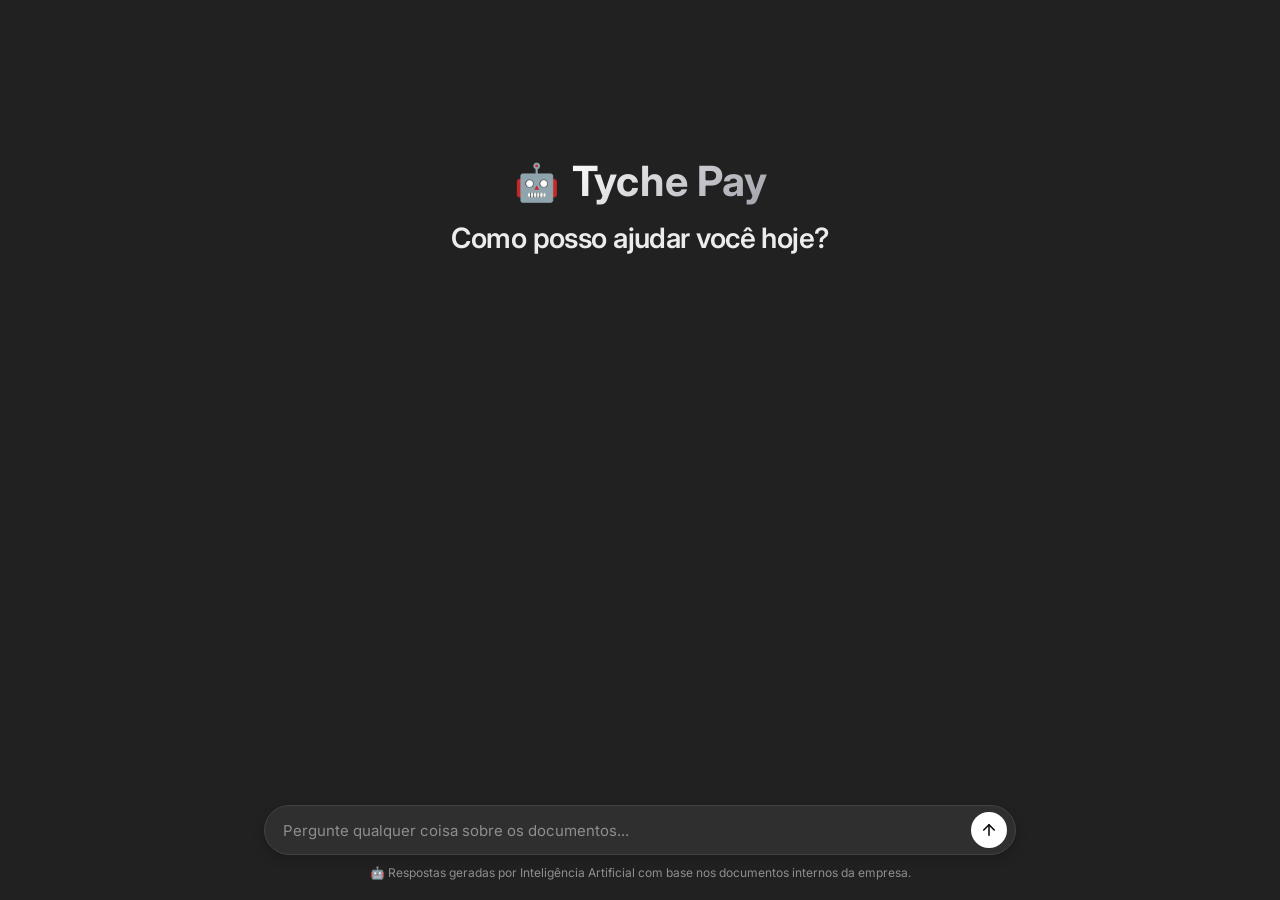
==== static/index.html @ 8e0e3663 "Interface e ajuste de resposta do agente" ====
<!DOCTYPE html>
<html lang="pt-BR">

<head>
    <meta charset="UTF-8">
    <meta name="viewport" content="width=device-width, initial-scale=1.0">
    <title>Tyche Pay — Assistente Virtual</title>
    <link rel="preconnect" href="https://fonts.googleapis.com">
    <link rel="preconnect" href="https://fonts.gstatic.com" crossorigin>
    <link href="https://fonts.googleapis.com/css2?family=Inter:wght@400;500;600;700&display=swap" rel="stylesheet">
    <link rel="stylesheet" href="/static/style.css">
</head>

<body>
    <!-- Estado 'novo-chat' ativado por padrão -->
    <div id="chat-wrapper" class="chat-wrapper novo-chat">

        <header class="chat-header">
            <div class="logo-area">
                <div class="sparkle-icon">🤖</div>
                <h1>Tyche Pay</h1>
            </div>
            <div class="welcome-text">
                <h2>Como posso ajudar você hoje?</h2>
            </div>
        </header>

        <main id="historico" class="historico"></main>

        <footer class="input-container">
            <form id="form-pergunta" class="form-pergunta">
                <input type="text" id="input-pergunta" placeholder="Pergunte qualquer coisa sobre os documentos..."
                    autocomplete="off" required />
                <button type="submit" aria-label="Enviar">
                    <svg width="18" height="18" viewBox="0 0 24 24" fill="none" stroke="currentColor" stroke-width="2"
                        stroke-linecap="round" stroke-linejoin="round">
                        <line x1="12" y1="19" x2="12" y2="5"></line>
                        <polyline points="5 12 12 5 19 12"></polyline>
                    </svg>
                </button>
            </form>
            <p class="disclaimer">
                🤖 Respostas geradas por Inteligência Artificial com base nos documentos internos da empresa.
            </p>
        </footer>

    </div>

    <script src="/static/main.js"></script>
</body>

</html>
---- static/style.css ----
* {
    box-sizing: border-box;
    font-family: 'Inter', -apple-system, BlinkMacSystemFont, "Segoe UI", Roboto, sans-serif;
    margin: 0;
    padding: 0;
}

body {
    background-color: #212121;
    color: #ececec;
    height: 100vh;
    display: flex;
    justify-content: center;
    overflow: hidden;
}

.chat-wrapper {
    width: 100%;
    max-width: 800px;
    height: 100vh;
    display: flex;
    flex-direction: column;
    position: relative;
}

/* Header com Animação Smooth */
.chat-header {
    padding: 16px 24px;
    display: flex;
    flex-direction: column;
    align-items: flex-start;
    background: #212121;
    z-index: 10;
    transition: all 0.5s cubic-bezier(0.16, 1, 0.3, 1);
}

.logo-area {
    display: flex;
    align-items: center;
    gap: 10px;
    transition: all 0.5s cubic-bezier(0.16, 1, 0.3, 1);
}

.sparkle-icon {
    font-size: 20px;
    transition: all 0.5s ease;
}

.chat-header h1 {
    font-size: 16px;
    font-weight: 600;
    color: #f3f3f3;
    transition: all 0.5s cubic-bezier(0.16, 1, 0.3, 1);
}

.welcome-text {
    opacity: 0;
    max-height: 0;
    overflow: hidden;
    transition: all 0.4s ease;
}

.welcome-text h2 {
    font-size: 28px;
    font-weight: 600;
    color: #ececec;
    letter-spacing: -0.02em;
}

/* ESTADO INICIAL (NOVO CHAT): Nome grande e centralizado no meio */
.chat-wrapper.novo-chat .chat-header {
    padding-top: 18vh;
    align-items: center;
    text-align: center;
}

.chat-wrapper.novo-chat .logo-area {
    transform: scale(1.3);
    margin-bottom: 12px;
}

.chat-wrapper.novo-chat .sparkle-icon {
    font-size: 28px;
}

.chat-wrapper.novo-chat .chat-header h1 {
    font-size: 32px;
    font-weight: 700;
    background: linear-gradient(135deg, #ffffff 0%, #a1a1aa 100%);
    -webkit-background-clip: text; /* Versão prefixada */
    background-clip: text;         /* Versão padrão (adicione esta linha) */
    -webkit-text-fill-color: transparent;
}

.chat-wrapper.novo-chat .welcome-text {
    opacity: 1;
    max-height: 50px;
    margin-top: 8px;
}

/* Histórico de Mensagens */
.historico {
    flex: 1;
    overflow-y: auto;
    padding: 20px 24px 140px 24px;
    display: flex;
    flex-direction: column;
    gap: 28px;
    scroll-behavior: smooth;
}

.mensagem {
    display: flex;
    flex-direction: column;
    max-width: 100%;
    font-size: 15px;
    line-height: 1.6;
    animation: fadeIn 0.3s ease-out;
}

@keyframes fadeIn {
    from { opacity: 0; transform: translateY(6px); }
    to { opacity: 1; transform: translateY(0); }
}

.mensagem.usuario {
    align-self: flex-end;
    background: #2f2f2f;
    color: #f3f3f3;
    padding: 12px 18px;
    border-radius: 20px;
    max-width: 85%;
}

.mensagem.agente {
    align-self: flex-start;
    color: #ececec;
    padding: 0;
    width: 100%;
}

.fontes {
    margin-top: 12px;
    font-size: 13px;
    color: #b4b4b4;
    background: #2f2f2f;
    padding: 12px 16px;
    border-radius: 12px;
    border: 1px solid #3e3e3e;
}

.fontes strong {
    color: #e3e3e3;
}

.fontes ul {
    margin: 6px 0 0 0;
    padding-left: 18px;
}

/* Feedback */
.feedback {
    margin-top: 10px;
    display: flex;
    gap: 6px;
}

.feedback button {
    background: transparent;
    border: 1px solid #3e3e3e;
    color: #b4b4b4;
    border-radius: 8px;
    padding: 6px 10px;
    cursor: pointer;
    font-size: 12px;
    transition: all 0.2s;
}

.feedback button:hover:not(:disabled) {
    background: #2f2f2f;
    color: #ffffff;
}

.feedback button.selecionado {
    background: #3e3e3e;
    color: #60a5fa;
    border-color: #60a5fa;
}

.carregando {
    align-self: flex-start;
    font-size: 14px;
    color: #9b9b9b;
    display: flex;
    align-items: center;
    gap: 8px;
}

/* Input Flutuante */
.input-container {
    position: absolute;
    bottom: 0;
    left: 0;
    right: 0;
    padding: 12px 24px 20px 24px;
    background: linear-gradient(180deg, rgba(33,33,33,0) 0%, #212121 40%);
}

.form-pergunta {
    background: #2f2f2f;
    border: 1px solid #424242;
    border-radius: 28px;
    display: flex;
    align-items: center;
    padding: 6px 8px 6px 18px;
    box-shadow: 0 4px 12px rgba(0,0,0,0.2);
    transition: border-color 0.2s;
}

.form-pergunta:focus-within {
    border-color: #666666;
}

.form-pergunta input {
    flex: 1;
    background: transparent;
    border: none;
    color: #ffffff;
    font-size: 15px;
    outline: none;
}

.form-pergunta input::placeholder {
    color: #8e8e8e;
}

.form-pergunta button {
    background: #ffffff;
    color: #000000;
    border: none;
    border-radius: 50%;
    width: 36px;
    height: 36px;
    display: flex;
    align-items: center;
    justify-content: center;
    cursor: pointer;
    transition: opacity 0.2s;
}

.form-pergunta button:hover {
    opacity: 0.85;
}

.disclaimer {
    font-size: 12px;
    color: #8e8e8e;
    text-align: center;
    margin-top: 10px;
}
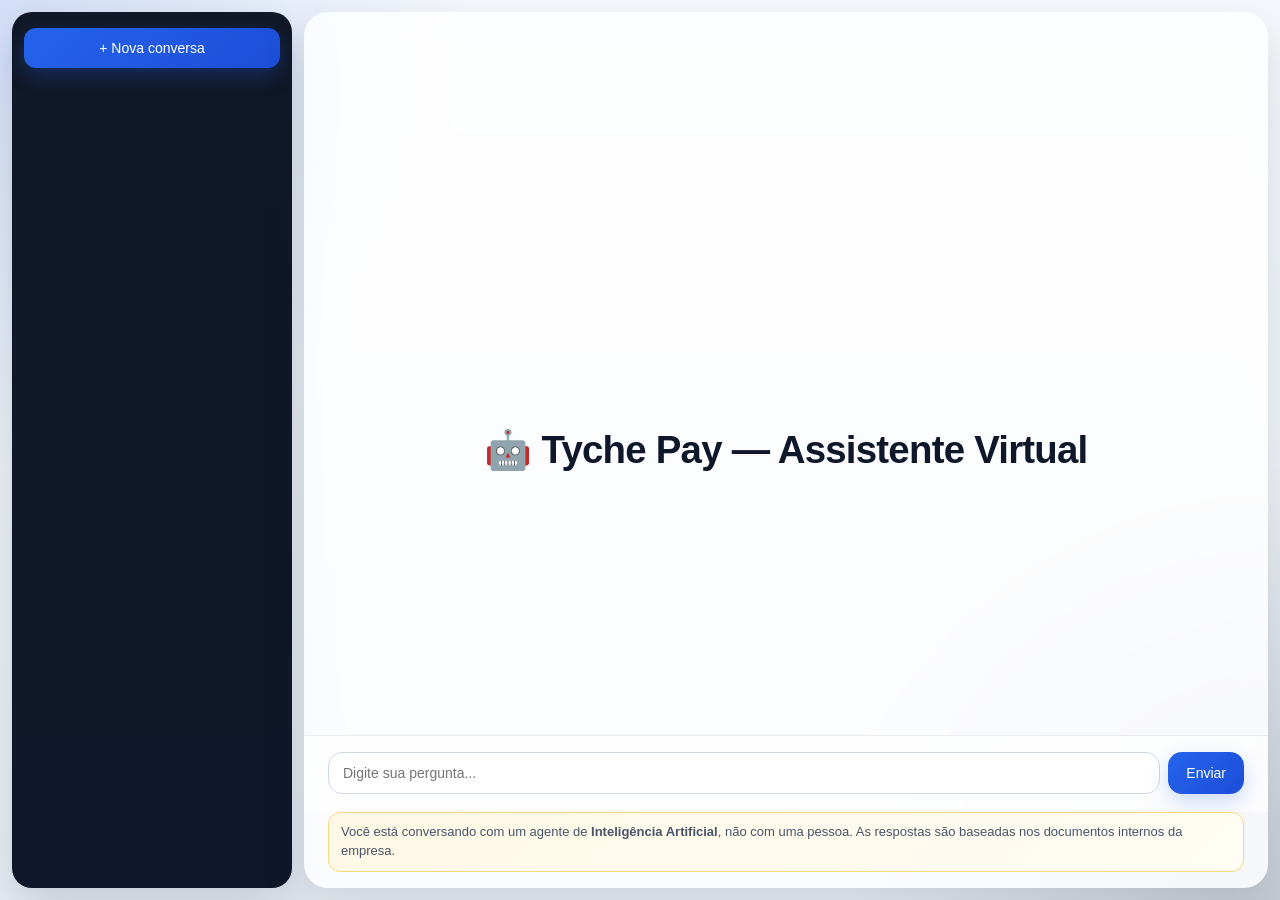
==== commit e30860d0: "Adicionei historico de conversa simples na interface, atualizei READEME e requeriments" ====
--- a/static/index.html
+++ b/static/index.html
@@ -5,45 +5,34 @@
     <meta charset="UTF-8">
     <meta name="viewport" content="width=device-width, initial-scale=1.0">
     <title>Tyche Pay — Assistente Virtual</title>
-    <link rel="preconnect" href="https://fonts.googleapis.com">
-    <link rel="preconnect" href="https://fonts.gstatic.com" crossorigin>
-    <link href="https://fonts.googleapis.com/css2?family=Inter:wght@400;500;600;700&display=swap" rel="stylesheet">
     <link rel="stylesheet" href="/static/style.css">
 </head>
 
 <body>
-    <!-- Estado 'novo-chat' ativado por padrão -->
-    <div id="chat-wrapper" class="chat-wrapper novo-chat">
+    <div class="app-layout">
+        <aside class="sidebar">
+            <button id="btn-nova-conversa" class="btn-nova-conversa">+ Nova conversa</button>
+            <div id="lista-conversas" class="lista-conversas"></div>
+        </aside>
 
-        <header class="chat-header">
-            <div class="logo-area">
-                <div class="sparkle-icon">🤖</div>
-                <h1>Tyche Pay</h1>
-            </div>
-            <div class="welcome-text">
-                <h2>Como posso ajudar você hoje?</h2>
-            </div>
-        </header>
+        <main class="chat-wrapper">
+            <header class="chat-header">
+                <h1>🤖 Tyche Pay — Assistente Virtual</h1>
+            </header>
 
-        <main id="historico" class="historico"></main>
+            <div id="historico" class="historico"></div>
 
-        <footer class="input-container">
             <form id="form-pergunta" class="form-pergunta">
-                <input type="text" id="input-pergunta" placeholder="Pergunte qualquer coisa sobre os documentos..."
-                    autocomplete="off" required />
-                <button type="submit" aria-label="Enviar">
-                    <svg width="18" height="18" viewBox="0 0 24 24" fill="none" stroke="currentColor" stroke-width="2"
-                        stroke-linecap="round" stroke-linejoin="round">
-                        <line x1="12" y1="19" x2="12" y2="5"></line>
-                        <polyline points="5 12 12 5 19 12"></polyline>
-                    </svg>
-                </button>
+                <input type="text" id="input-pergunta" placeholder="Digite sua pergunta..." autocomplete="off"
+                    required />
+                <button type="submit">Enviar</button>
             </form>
-            <p class="disclaimer">
-                🤖 Respostas geradas por Inteligência Artificial com base nos documentos internos da empresa.
+
+            <p class="disclaimer disclaimer-rodape">
+                Você está conversando com um agente de <strong>Inteligência Artificial</strong>,
+                não com uma pessoa. As respostas são baseadas nos documentos internos da empresa.
             </p>
-        </footer>
-
+        </main>
     </div>
 
     <script src="/static/main.js"></script>
--- a/static/style.css
+++ b/static/style.css
@@ -1,260 +1,336 @@
 * {
     box-sizing: border-box;
-    font-family: 'Inter', -apple-system, BlinkMacSystemFont, "Segoe UI", Roboto, sans-serif;
+    font-family: Inter, "Segoe UI", Roboto, Arial, sans-serif;
     margin: 0;
     padding: 0;
 }
 
 body {
-    background-color: #212121;
-    color: #ececec;
-    height: 100vh;
-    display: flex;
-    justify-content: center;
+    min-height: 100vh;
     overflow: hidden;
-}
+    background:
+        radial-gradient(circle at top left, rgba(37, 99, 235, 0.16), transparent 30%),
+        radial-gradient(circle at bottom right, rgba(15, 23, 42, 0.16), transparent 28%),
+        linear-gradient(180deg, #f4f7fb 0%, #e9eef5 100%);
+    color: #0f172a;
+    padding: 12px;
+}
+
+.app-layout {
+    display: flex;
+    height: calc(100vh - 24px);
+    gap: 12px;
+}
+
+/* ---------- Sidebar ---------- */
+
+.sidebar {
+    width: 280px;
+    background: linear-gradient(180deg, #111827 0%, #0f172a 100%);
+    color: #e5e7eb;
+    display: flex;
+    flex-direction: column;
+    padding: 16px 12px;
+    flex-shrink: 0;
+    border-radius: 20px;
+    box-shadow: 0 20px 45px rgba(15, 23, 42, 0.16);
+}
+
+.btn-nova-conversa {
+    background: linear-gradient(135deg, #2563eb, #1d4ed8);
+    color: white;
+    border: none;
+    border-radius: 12px;
+    padding: 12px 14px;
+    font-size: 14px;
+    cursor: pointer;
+    margin-bottom: 16px;
+    box-shadow: 0 8px 20px rgba(37, 99, 235, 0.28);
+    transition: transform 0.15s ease, box-shadow 0.15s ease, filter 0.15s ease;
+}
+
+.btn-nova-conversa:hover {
+    filter: brightness(1.05);
+    transform: translateY(-1px);
+    box-shadow: 0 10px 24px rgba(37, 99, 235, 0.34);
+}
+
+.lista-conversas {
+    flex: 1;
+    overflow-y: auto;
+    display: flex;
+    flex-direction: column;
+    gap: 4px;
+}
+
+.item-conversa {
+    padding: 10px 12px;
+    border-radius: 10px;
+    font-size: 13px;
+    cursor: pointer;
+    white-space: nowrap;
+    overflow: hidden;
+    text-overflow: ellipsis;
+    color: #cfcfcf;
+    transition: background 0.15s ease, color 0.15s ease, transform 0.15s ease;
+}
+
+.item-conversa:hover {
+    background: rgba(255, 255, 255, 0.08);
+    transform: translateX(2px);
+}
+
+.item-conversa.ativa {
+    background: rgba(37, 99, 235, 0.95);
+    color: white;
+}
+
+.lista-conversas .vazio {
+    font-size: 13px;
+    color: #888;
+    padding: 10px 12px;
+}
+
+/* ---------- Chat principal ---------- */
 
 .chat-wrapper {
-    width: 100%;
-    max-width: 800px;
-    height: 100vh;
+    flex: 1;
+    background: rgba(255, 255, 255, 0.82);
+    backdrop-filter: blur(12px);
     display: flex;
     flex-direction: column;
+    height: 100%;
+    overflow: hidden;
+    border-radius: 24px;
+    box-shadow: 0 20px 45px rgba(15, 23, 42, 0.12);
     position: relative;
 }
 
-/* Header com Animação Smooth */
 .chat-header {
-    padding: 16px 24px;
-    display: flex;
-    flex-direction: column;
-    align-items: flex-start;
-    background: #212121;
-    z-index: 10;
-    transition: all 0.5s cubic-bezier(0.16, 1, 0.3, 1);
-}
-
-.logo-area {
-    display: flex;
-    align-items: center;
-    gap: 10px;
-    transition: all 0.5s cubic-bezier(0.16, 1, 0.3, 1);
-}
-
-.sparkle-icon {
+    padding: 18px 24px 16px;
+    border-bottom: 1px solid rgba(15, 23, 42, 0.08);
+    background: rgba(255, 255, 255, 0.45);
+}
+
+.chat-header h1 {
     font-size: 20px;
-    transition: all 0.5s ease;
-}
-
-.chat-header h1 {
-    font-size: 16px;
-    font-weight: 600;
-    color: #f3f3f3;
-    transition: all 0.5s cubic-bezier(0.16, 1, 0.3, 1);
-}
-
-.welcome-text {
-    opacity: 0;
-    max-height: 0;
-    overflow: hidden;
-    transition: all 0.4s ease;
-}
-
-.welcome-text h2 {
-    font-size: 28px;
-    font-weight: 600;
-    color: #ececec;
+    margin: 0 0 8px 0;
     letter-spacing: -0.02em;
 }
 
-/* ESTADO INICIAL (NOVO CHAT): Nome grande e centralizado no meio */
-.chat-wrapper.novo-chat .chat-header {
-    padding-top: 18vh;
-    align-items: center;
+.chat-wrapper:not(.tem-mensagens) .chat-header {
+    position: absolute;
+    top: 50%;
+    left: 50%;
+    width: min(760px, calc(100% - 48px));
+    transform: translate(-50%, -50%);
+    padding: 0;
+    border-bottom: none;
+    background: transparent;
     text-align: center;
-}
-
-.chat-wrapper.novo-chat .logo-area {
-    transform: scale(1.3);
-    margin-bottom: 12px;
-}
-
-.chat-wrapper.novo-chat .sparkle-icon {
-    font-size: 28px;
-}
-
-.chat-wrapper.novo-chat .chat-header h1 {
-    font-size: 32px;
-    font-weight: 700;
-    background: linear-gradient(135deg, #ffffff 0%, #a1a1aa 100%);
-    -webkit-background-clip: text; /* Versão prefixada */
-    background-clip: text;         /* Versão padrão (adicione esta linha) */
-    -webkit-text-fill-color: transparent;
-}
-
-.chat-wrapper.novo-chat .welcome-text {
-    opacity: 1;
-    max-height: 50px;
-    margin-top: 8px;
-}
-
-/* Histórico de Mensagens */
+    z-index: 1;
+    transition: top 0.35s ease, left 0.35s ease, transform 0.35s ease, padding 0.35s ease, background 0.35s ease;
+}
+
+.chat-wrapper.tem-mensagens .chat-header {
+    transition: top 0.35s ease, left 0.35s ease, transform 0.35s ease, padding 0.35s ease, background 0.35s ease;
+}
+
+.chat-wrapper:not(.tem-mensagens) .chat-header h1 {
+    font-size: clamp(1.8rem, 3vw, 2.5rem);
+    margin-bottom: 0;
+}
+
+.disclaimer {
+    font-size: 13px;
+    color: #475569;
+    margin: 0;
+    background: linear-gradient(135deg, #fff8e6, #fffdf5);
+    border: 1px solid #f7d87d;
+    border-radius: 12px;
+    padding: 10px 12px;
+    line-height: 1.45;
+}
+
+.disclaimer-rodape {
+    margin: 0 24px 16px;
+}
+
 .historico {
     flex: 1;
     overflow-y: auto;
-    padding: 20px 24px 140px 24px;
+    padding: 18px 24px;
     display: flex;
     flex-direction: column;
-    gap: 28px;
-    scroll-behavior: smooth;
+    gap: 16px;
+}
+
+.chat-wrapper:not(.tem-mensagens) .historico {
+    opacity: 0;
+    pointer-events: none;
 }
 
 .mensagem {
-    display: flex;
-    flex-direction: column;
-    max-width: 100%;
-    font-size: 15px;
-    line-height: 1.6;
-    animation: fadeIn 0.3s ease-out;
-}
-
-@keyframes fadeIn {
-    from { opacity: 0; transform: translateY(6px); }
-    to { opacity: 1; transform: translateY(0); }
+    max-width: min(780px, 85%);
+    padding: 12px 14px;
+    border-radius: 16px;
+    line-height: 1.55;
+    font-size: 14px;
+    box-shadow: 0 8px 24px rgba(15, 23, 42, 0.08);
 }
 
 .mensagem.usuario {
     align-self: flex-end;
-    background: #2f2f2f;
-    color: #f3f3f3;
-    padding: 12px 18px;
-    border-radius: 20px;
-    max-width: 85%;
+    background: linear-gradient(135deg, #2563eb, #1d4ed8);
+    color: white;
 }
 
 .mensagem.agente {
     align-self: flex-start;
-    color: #ececec;
-    padding: 0;
-    width: 100%;
+    background: #ffffff;
+    color: #0f172a;
+    border: 1px solid rgba(15, 23, 42, 0.08);
 }
 
 .fontes {
-    margin-top: 12px;
-    font-size: 13px;
-    color: #b4b4b4;
-    background: #2f2f2f;
-    padding: 12px 16px;
-    border-radius: 12px;
-    border: 1px solid #3e3e3e;
-}
-
-.fontes strong {
-    color: #e3e3e3;
+    margin-top: 8px;
+    font-size: 12px;
+    color: #555;
+    border-top: 1px dashed #ccc;
+    padding-top: 6px;
 }
 
 .fontes ul {
-    margin: 6px 0 0 0;
+    margin: 4px 0 0 0;
     padding-left: 18px;
 }
 
-/* Feedback */
 .feedback {
-    margin-top: 10px;
-    display: flex;
-    gap: 6px;
+    margin-top: 8px;
+    display: flex;
+    gap: 8px;
 }
 
 .feedback button {
-    background: transparent;
-    border: 1px solid #3e3e3e;
-    color: #b4b4b4;
-    border-radius: 8px;
+    background: #f8fafc;
+    border: 1px solid #dbe3ef;
+    border-radius: 999px;
     padding: 6px 10px;
     cursor: pointer;
-    font-size: 12px;
-    transition: all 0.2s;
-}
-
-.feedback button:hover:not(:disabled) {
-    background: #2f2f2f;
-    color: #ffffff;
+    font-size: 13px;
+    transition: background 0.15s ease, transform 0.15s ease, border-color 0.15s ease;
+}
+
+.feedback button:hover {
+    background: #eef4ff;
+    border-color: #bfd0ff;
+    transform: translateY(-1px);
 }
 
 .feedback button.selecionado {
-    background: #3e3e3e;
-    color: #60a5fa;
-    border-color: #60a5fa;
+    background: #2563eb;
+    color: white;
+    border-color: #2563eb;
 }
 
 .carregando {
     align-self: flex-start;
-    font-size: 14px;
-    color: #9b9b9b;
-    display: flex;
-    align-items: center;
+    font-size: 13px;
+    color: #64748b;
+    font-style: italic;
+}
+
+.form-pergunta {
+    display: flex;
     gap: 8px;
-}
-
-/* Input Flutuante */
-.input-container {
-    position: absolute;
-    bottom: 0;
-    left: 0;
-    right: 0;
-    padding: 12px 24px 20px 24px;
-    background: linear-gradient(180deg, rgba(33,33,33,0) 0%, #212121 40%);
-}
-
-.form-pergunta {
-    background: #2f2f2f;
-    border: 1px solid #424242;
-    border-radius: 28px;
-    display: flex;
-    align-items: center;
-    padding: 6px 8px 6px 18px;
-    box-shadow: 0 4px 12px rgba(0,0,0,0.2);
-    transition: border-color 0.2s;
-}
-
-.form-pergunta:focus-within {
-    border-color: #666666;
+    padding: 16px 24px 18px;
+    border-top: 1px solid rgba(15, 23, 42, 0.08);
+    background: rgba(255, 255, 255, 0.6);
 }
 
 .form-pergunta input {
     flex: 1;
-    background: transparent;
+    padding: 12px 14px;
+    border: 1px solid #cfd8e6;
+    border-radius: 14px;
+    font-size: 14px;
+    background: rgba(255, 255, 255, 0.95);
+    outline: none;
+    transition: border-color 0.15s ease, box-shadow 0.15s ease;
+}
+
+.form-pergunta input:focus {
+    border-color: #2563eb;
+    box-shadow: 0 0 0 4px rgba(37, 99, 235, 0.12);
+}
+
+.form-pergunta button {
+    background: linear-gradient(135deg, #2563eb, #1d4ed8);
+    color: white;
     border: none;
-    color: #ffffff;
-    font-size: 15px;
-    outline: none;
-}
-
-.form-pergunta input::placeholder {
-    color: #8e8e8e;
-}
-
-.form-pergunta button {
-    background: #ffffff;
-    color: #000000;
-    border: none;
-    border-radius: 50%;
-    width: 36px;
-    height: 36px;
-    display: flex;
-    align-items: center;
-    justify-content: center;
+    border-radius: 14px;
+    padding: 12px 18px;
     cursor: pointer;
-    transition: opacity 0.2s;
+    font-size: 14px;
+    box-shadow: 0 8px 20px rgba(37, 99, 235, 0.22);
+    transition: transform 0.15s ease, box-shadow 0.15s ease, filter 0.15s ease;
 }
 
 .form-pergunta button:hover {
-    opacity: 0.85;
-}
-
-.disclaimer {
-    font-size: 12px;
-    color: #8e8e8e;
-    text-align: center;
-    margin-top: 10px;
+    filter: brightness(1.05);
+    transform: translateY(-1px);
+    box-shadow: 0 10px 24px rgba(37, 99, 235, 0.28);
+}
+
+.form-pergunta button:disabled,
+.form-pergunta input:disabled {
+    opacity: 0.7;
+    cursor: not-allowed;
+}
+
+@media (max-width: 900px) {
+    body {
+        overflow: auto;
+        padding: 8px;
+    }
+
+    .app-layout {
+        flex-direction: column;
+        height: auto;
+        min-height: calc(100vh - 16px);
+    }
+
+    .sidebar {
+        width: 100%;
+    }
+
+    .chat-wrapper {
+        min-height: 70vh;
+    }
+}
+
+@media (max-width: 640px) {
+    .chat-header,
+    .historico,
+    .form-pergunta {
+        padding-left: 14px;
+        padding-right: 14px;
+    }
+
+    .disclaimer-rodape {
+        margin-left: 14px;
+        margin-right: 14px;
+    }
+
+    .form-pergunta {
+        flex-direction: column;
+    }
+
+    .form-pergunta button {
+        width: 100%;
+    }
+
+    .mensagem {
+        max-width: 100%;
+    }
 }
